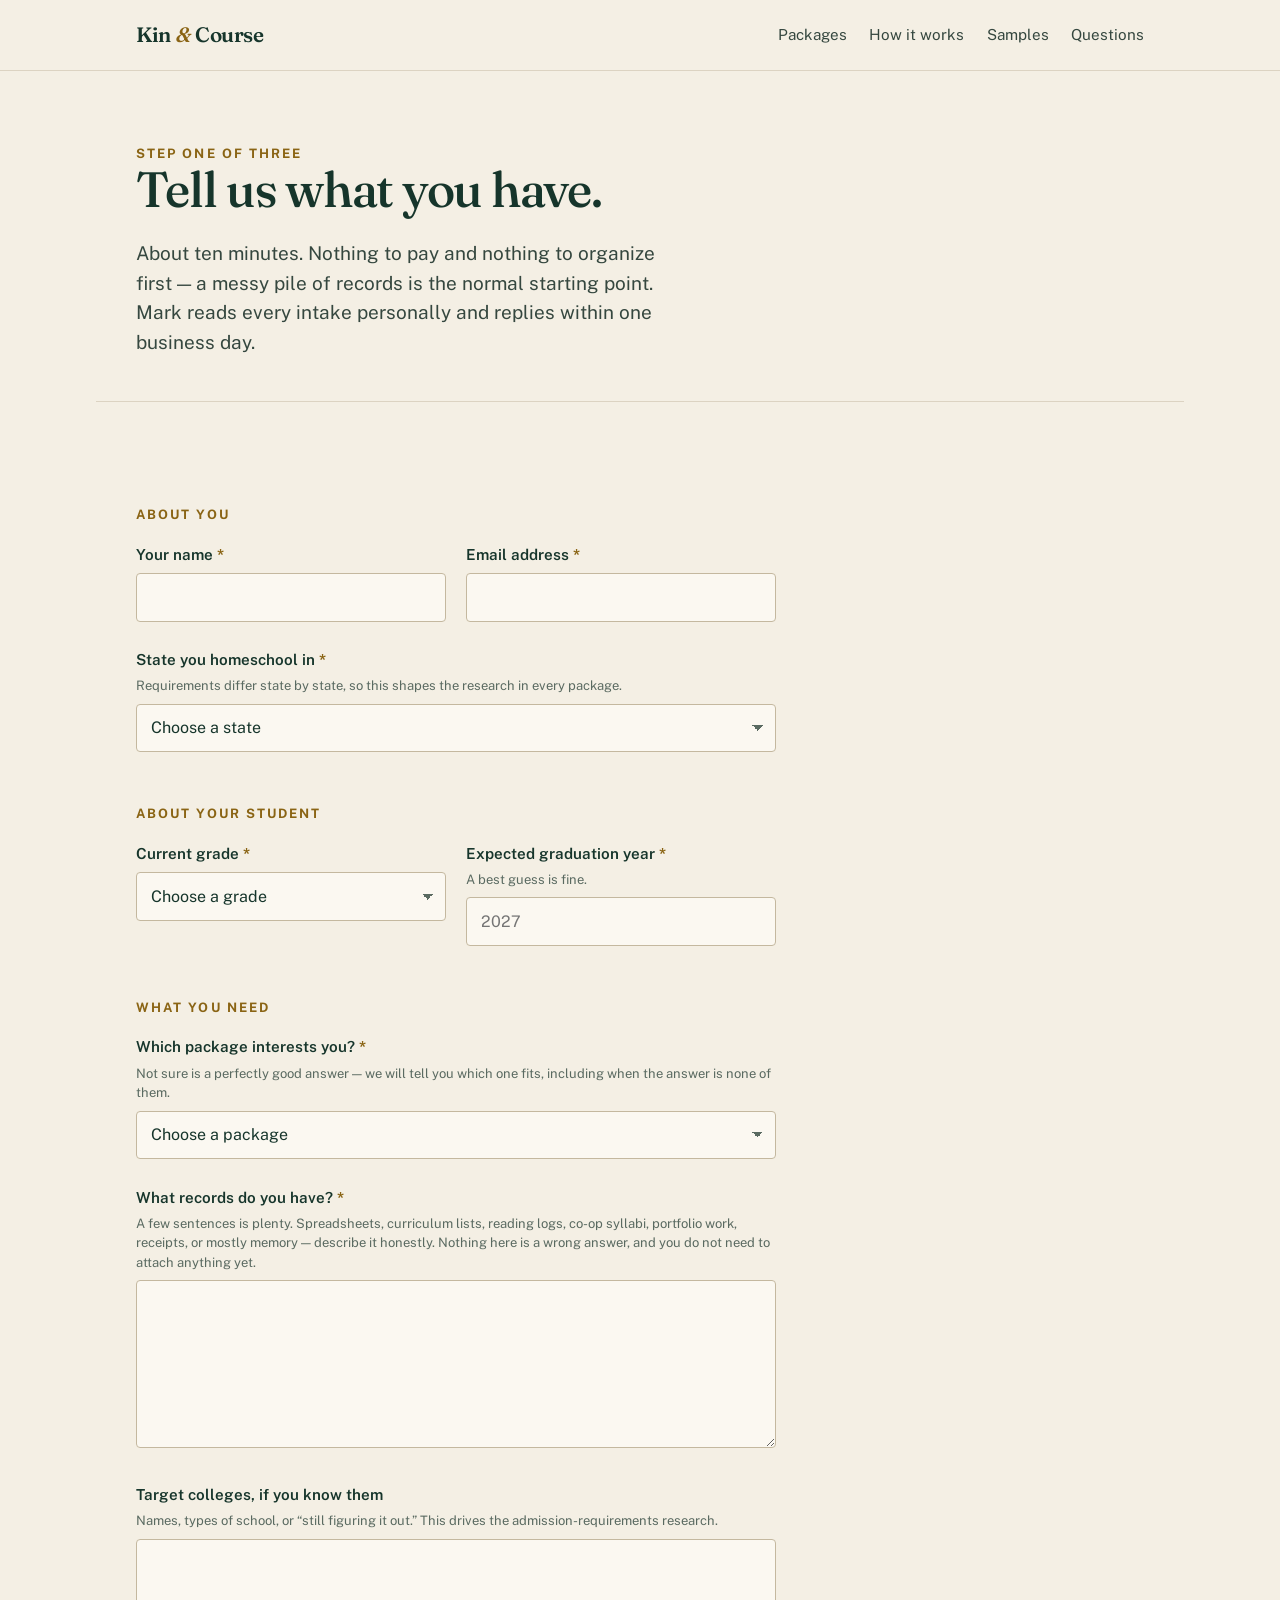
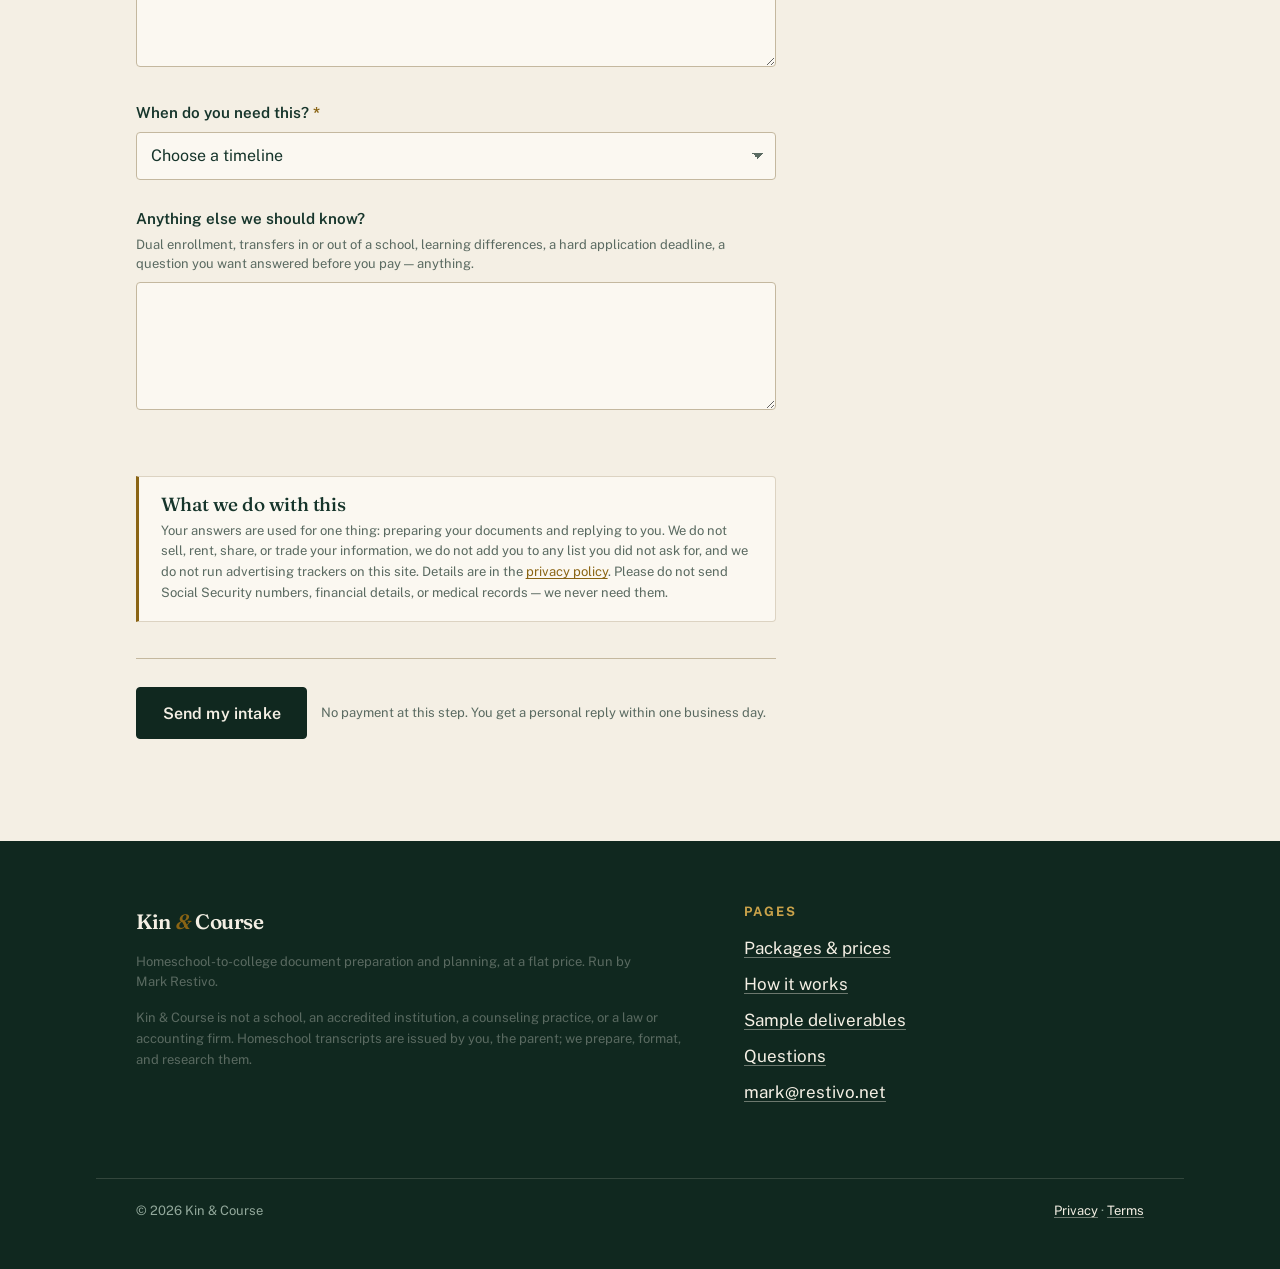
==== intake.html @ 88720814 "Kin & Course site v1: packages, intake, samples, legal pages Co-Authored-By: Claude Fable 5 <noreply" ====
<!DOCTYPE html>
<html lang="en">
<head>
<meta charset="utf-8">
<meta name="viewport" content="width=device-width, initial-scale=1">
<title>Start your intake — Kin &amp; Course</title>
<meta name="description" content="Tell us about your student, your state, and the records you have. Mark replies personally within one business day. No payment at this step.">
<link rel="canonical" href="https://kinandcourse.com/intake.html">
<meta name="robots" content="noindex">
<meta name="theme-color" content="#10281f">
<link rel="icon" href="data:image/svg+xml,%3Csvg xmlns='http://www.w3.org/2000/svg' viewBox='0 0 32 32'%3E%3Crect width='32' height='32' rx='5' fill='%2310281f'/%3E%3Cg fill='%23c9a24a'%3E%3Crect x='8' y='9' width='16' height='2.5'/%3E%3Crect x='8' y='15' width='16' height='2'/%3E%3Crect x='8' y='20' width='10' height='2'/%3E%3C/g%3E%3C/svg%3E">
<link rel="preconnect" href="https://fonts.googleapis.com">
<link rel="preconnect" href="https://fonts.gstatic.com" crossorigin>
<link href="https://fonts.googleapis.com/css2?family=Fraunces:opsz,wght@9..144,400..700&family=Public+Sans:wght@400;500;600;700&display=swap" rel="stylesheet">
<link rel="stylesheet" href="styles.css">
</head>
<body>

<a class="skip-link" href="#main">Skip to content</a>

<header class="masthead">
  <div class="shell masthead__inner">
    <a class="wordmark" href="index.html">Kin <span class="amp">&amp;</span> Course</a>
    <nav aria-label="Primary">
      <a href="index.html#packages">Packages</a>
      <a href="index.html#how">How it works</a>
      <a href="samples.html">Samples</a>
      <a href="index.html#faq">Questions</a>
    </nav>
  </div>
</header>

<main id="main">

  <div class="shell page-head">
    <p class="eyebrow">Step one of three</p>
    <h1>Tell us what you have.</h1>
    <p class="lede">About ten minutes. Nothing to pay and nothing to organize first &mdash; a messy pile of records is the normal starting point. Mark reads every intake personally and replies within one business day.</p>
  </div>

  <section class="band">
    <div class="shell">

      <form class="form" action="https://formsubmit.co/mark@restivo.net" method="POST">

        <!-- FormSubmit configuration -->
        <input type="hidden" name="_subject" value="Kin &amp; Course intake">
        <input type="hidden" name="_next" value="https://kinandcourse.com/thanks.html">
        <input type="hidden" name="_template" value="table">
        <!-- Honeypot: people never see this; bots fill it in and the message is dropped. -->
        <div class="hp" aria-hidden="true">
          <label for="_honey">Leave this field empty</label>
          <input type="text" id="_honey" name="_honey" tabindex="-1" autocomplete="off">
        </div>

        <fieldset>
          <legend class="eyebrow">About you</legend>

          <div class="form__group">
            <div class="field">
              <label for="parent-name">Your name <span class="req" aria-hidden="true">*</span></label>
              <input type="text" id="parent-name" name="Parent name" autocomplete="name" required>
            </div>

            <div class="field">
              <label for="email">Email address <span class="req" aria-hidden="true">*</span></label>
              <input type="email" id="email" name="Email" autocomplete="email" required>
            </div>
          </div>

          <div class="field">
            <label for="state">State you homeschool in <span class="req" aria-hidden="true">*</span></label>
            <span class="field__hint" id="state-hint">Requirements differ state by state, so this shapes the research in every package.</span>
            <select id="state" name="State" aria-describedby="state-hint" required>
              <option value="">Choose a state</option>
              <option>Alabama</option>
              <option>Alaska</option>
              <option>Arizona</option>
              <option>Arkansas</option>
              <option>California</option>
              <option>Colorado</option>
              <option>Connecticut</option>
              <option>Delaware</option>
              <option>District of Columbia</option>
              <option>Florida</option>
              <option>Georgia</option>
              <option>Hawaii</option>
              <option>Idaho</option>
              <option>Illinois</option>
              <option>Indiana</option>
              <option>Iowa</option>
              <option>Kansas</option>
              <option>Kentucky</option>
              <option>Louisiana</option>
              <option>Maine</option>
              <option>Maryland</option>
              <option>Massachusetts</option>
              <option>Michigan</option>
              <option>Minnesota</option>
              <option>Mississippi</option>
              <option>Missouri</option>
              <option>Montana</option>
              <option>Nebraska</option>
              <option>Nevada</option>
              <option>New Hampshire</option>
              <option>New Jersey</option>
              <option>New Mexico</option>
              <option>New York</option>
              <option>North Carolina</option>
              <option>North Dakota</option>
              <option>Ohio</option>
              <option>Oklahoma</option>
              <option>Oregon</option>
              <option>Pennsylvania</option>
              <option>Rhode Island</option>
              <option>South Carolina</option>
              <option>South Dakota</option>
              <option>Tennessee</option>
              <option>Texas</option>
              <option>Utah</option>
              <option>Vermont</option>
              <option>Virginia</option>
              <option>Washington</option>
              <option>West Virginia</option>
              <option>Wisconsin</option>
              <option>Wyoming</option>
              <option>Outside the United States</option>
            </select>
          </div>
        </fieldset>

        <fieldset>
          <legend class="eyebrow">About your student</legend>

          <div class="form__group">
            <div class="field">
              <label for="grade">Current grade <span class="req" aria-hidden="true">*</span></label>
              <select id="grade" name="Current grade" required>
                <option value="">Choose a grade</option>
                <option>8th grade or earlier</option>
                <option>9th grade</option>
                <option>10th grade</option>
                <option>11th grade</option>
                <option>12th grade</option>
                <option>Already graduated</option>
              </select>
            </div>

            <div class="field">
              <label for="grad-year">Expected graduation year <span class="req" aria-hidden="true">*</span></label>
              <span class="field__hint" id="grad-hint">A best guess is fine.</span>
              <input type="number" id="grad-year" name="Expected graduation year" min="2015" max="2040" step="1" inputmode="numeric" placeholder="2027" aria-describedby="grad-hint" required>
            </div>
          </div>
        </fieldset>

        <fieldset>
          <legend class="eyebrow">What you need</legend>

          <div class="field">
            <label for="package">Which package interests you? <span class="req" aria-hidden="true">*</span></label>
            <span class="field__hint" id="package-hint">Not sure is a perfectly good answer &mdash; we will tell you which one fits, including when the answer is none of them.</span>
            <select id="package" name="Package of interest" aria-describedby="package-hint" required>
              <option value="">Choose a package</option>
              <option>Transcript Build &#8212; $249</option>
              <option>Course-of-Study Plan &#8212; $449</option>
              <option>Applicant Package &#8212; $899</option>
              <option>Not sure yet &#8212; help me choose</option>
            </select>
          </div>

          <div class="field">
            <label for="records">What records do you have? <span class="req" aria-hidden="true">*</span></label>
            <span class="field__hint" id="records-hint">A few sentences is plenty. Spreadsheets, curriculum lists, reading logs, co-op syllabi, portfolio work, receipts, or mostly memory &mdash; describe it honestly. Nothing here is a wrong answer, and you do not need to attach anything yet.</span>
            <textarea id="records" name="Records on hand" rows="6" aria-describedby="records-hint" required></textarea>
          </div>

          <div class="field">
            <label for="colleges">Target colleges, if you know them</label>
            <span class="field__hint" id="colleges-hint">Names, types of school, or &#8220;still figuring it out.&#8221; This drives the admission-requirements research.</span>
            <textarea id="colleges" name="Target colleges" rows="3" aria-describedby="colleges-hint"></textarea>
          </div>

          <div class="field">
            <label for="timeline">When do you need this? <span class="req" aria-hidden="true">*</span></label>
            <select id="timeline" name="Timeline" required>
              <option value="">Choose a timeline</option>
              <option>As soon as possible &#8212; I have a deadline</option>
              <option>Within a month</option>
              <option>Within three months</option>
              <option>Sometime this school year</option>
              <option>Just planning ahead</option>
            </select>
          </div>

          <div class="field">
            <label for="notes">Anything else we should know?</label>
            <span class="field__hint" id="notes-hint">Dual enrollment, transfers in or out of a school, learning differences, a hard application deadline, a question you want answered before you pay &mdash; anything.</span>
            <textarea id="notes" name="Anything else" rows="4" aria-describedby="notes-hint"></textarea>
          </div>
        </fieldset>

        <div class="note">
          <h3>What we do with this</h3>
          <p class="fineprint">Your answers are used for one thing: preparing your documents and replying to you. We do not sell, rent, share, or trade your information, we do not add you to any list you did not ask for, and we do not run advertising trackers on this site. Details are in the <a href="privacy.html">privacy policy</a>. Please do not send Social Security numbers, financial details, or medical records &mdash; we never need them.</p>
        </div>

        <div class="form__actions">
          <div class="stack-cta">
            <button class="btn" type="submit">Send my intake</button>
            <p class="fineprint u-flush">No payment at this step. You get a personal reply within one business day.</p>
          </div>
        </div>

      </form>

    </div>
  </section>

</main>

<footer class="footer">
  <div class="shell footer__inner">
    <div>
      <a class="wordmark" href="index.html">Kin <span class="amp">&amp;</span> Course</a>
      <p class="fineprint">Homeschool-to-college document preparation and planning, at a flat price. Run by Mark Restivo.</p>
      <p class="fineprint">Kin &amp; Course is not a school, an accredited institution, a counseling practice, or a law or accounting firm. Homeschool transcripts are issued by you, the parent; we prepare, format, and research them.</p>
    </div>
    <div>
      <h2>Pages</h2>
      <ul>
        <li><a href="index.html#packages">Packages &amp; prices</a></li>
        <li><a href="index.html#how">How it works</a></li>
        <li><a href="samples.html">Sample deliverables</a></li>
        <li><a href="index.html#faq">Questions</a></li>
        <li><a href="mailto:mark@restivo.net">mark@restivo.net</a></li>
      </ul>
    </div>
  </div>
  <div class="shell footer__legal">
    <p>&#169; 2026 Kin &amp; Course</p>
    <p><a href="privacy.html">Privacy</a> &#183; <a href="terms.html">Terms</a></p>
  </div>
</footer>

</body>
</html>
---- styles.css ----
/* ==========================================================================
   Kin & Course — kinandcourse.com
   One stylesheet. No framework, no build step.

   Direction: a well-set record book. Warm paper, evergreen ink, brass rules.
   Display face: Fraunces (bookish, hand-set warmth).
   Body/UI face: Public Sans (humanist, the face of clear official forms).
   Signature device: course-catalog leader dots (.spec) carrying package scope.
   ========================================================================== */

/* --------------------------------------------------------------- 1. Tokens */

:root {
  /* Color */
  --paper:       #f4efe4;
  --paper-2:     #fbf8f1;
  --paper-3:     #efe8d9;
  --ink:         #16352b;
  --ink-body:    #35473f;
  --ink-soft:    #5a6a61;
  --brass:       #8a6414;
  --brass-soft:  #c9a24a;
  --rule:        #dcd3c2;
  --rule-strong: #c4b89f;
  --green-deep:  #10281f;

  /* Type */
  --display: "Fraunces", "Iowan Old Style", "Palatino Linotype", Palatino, Georgia, serif;
  --sans: "Public Sans", -apple-system, BlinkMacSystemFont, "Segoe UI", Roboto, Helvetica, Arial, sans-serif;

  --step--1: 0.8125rem;
  --step-0:  1.0625rem;
  --step-1:  1.1875rem;
  --step-2:  clamp(1.35rem, 1.2rem + 0.7vw, 1.6rem);
  --step-3:  clamp(1.75rem, 1.45rem + 1.4vw, 2.35rem);
  --step-4:  clamp(2.1rem, 1.6rem + 2.4vw, 3.1rem);
  --step-5:  clamp(2.6rem, 1.75rem + 3.9vw, 4.35rem);

  /* Space */
  --gutter: clamp(1.25rem, 4vw, 2.5rem);
  --section: clamp(3.75rem, 8vw, 7rem);
  --measure: 36rem;
  --shell: 68rem;

  --radius: 4px;
}

/* ------------------------------------------------------------- 2. Baseline */

*, *::before, *::after { box-sizing: border-box; }

html { -webkit-text-size-adjust: 100%; scroll-behavior: smooth; }

body {
  margin: 0;
  background: var(--paper);
  color: var(--ink-body);
  font-family: var(--sans);
  font-size: var(--step-0);
  line-height: 1.65;
  font-synthesis-weight: none;
  -webkit-font-smoothing: antialiased;
}

h1, h2, h3, h4 {
  font-family: var(--display);
  font-optical-sizing: auto;
  color: var(--ink);
  font-weight: 500;
  line-height: 1.1;
  letter-spacing: -0.015em;
  margin: 0 0 0.5em;
  text-wrap: balance;
}

h1 { font-size: var(--step-5); line-height: 1.02; letter-spacing: -0.025em; }
h2 { font-size: var(--step-4); }
h3 { font-size: var(--step-2); letter-spacing: -0.01em; }
h4 { font-size: var(--step-1); font-weight: 600; letter-spacing: 0; }

p, ul, ol, dl { margin: 0 0 1.15em; }
p { text-wrap: pretty; }
li { margin-bottom: 0.4em; }

a { color: var(--brass); text-underline-offset: 0.18em; text-decoration-thickness: 1px; }
a:hover { color: var(--ink); }

strong { font-weight: 600; color: var(--ink); }

img, svg { max-width: 100%; height: auto; }

hr {
  border: 0;
  border-top: 1px solid var(--rule);
  margin: 2.5rem 0;
}

:focus-visible {
  outline: 2px solid var(--brass);
  outline-offset: 3px;
  border-radius: 2px;
}

::selection { background: var(--brass-soft); color: var(--green-deep); }

/* --------------------------------------------------------------- 3. Layout */

.shell {
  width: 100%;
  max-width: var(--shell);
  margin-inline: auto;
  padding-inline: var(--gutter);
}

.shell--narrow { max-width: 46rem; }

.band { padding-block: var(--section); }
.band--tint { background: var(--paper-2); border-block: 1px solid var(--rule); }
.band--deep { background: var(--green-deep); color: var(--paper); }
.band--deep h2, .band--deep h3 { color: var(--paper); }
.band--tight { padding-block: clamp(2.5rem, 5vw, 4rem); }

.prose { max-width: var(--measure); }
.prose--wide { max-width: 44rem; }

.sr-only {
  position: absolute;
  width: 1px; height: 1px;
  padding: 0; margin: -1px;
  overflow: hidden;
  clip-path: inset(50%);
  white-space: nowrap;
}

.skip-link {
  position: absolute;
  left: 0.5rem; top: -4rem;
  z-index: 20;
  background: var(--green-deep);
  color: var(--paper);
  padding: 0.6rem 1rem;
  border-radius: var(--radius);
  text-decoration: none;
  transition: top 0.15s ease;
}
.skip-link:focus { top: 0.5rem; color: var(--paper); }

/* --------------------------------------------- 4. Eyebrows, rules, letters */

.eyebrow {
  font-family: var(--sans);
  font-size: var(--step--1);
  font-weight: 700;
  letter-spacing: 0.16em;
  text-transform: uppercase;
  color: var(--brass);
  margin: 0 0 1rem;
}
.band--deep .eyebrow { color: var(--brass-soft); }

.section-head { margin-bottom: clamp(2rem, 4vw, 3.25rem); }
.section-head p { max-width: var(--measure); font-size: var(--step-1); color: var(--ink-body); }

.lede {
  font-size: var(--step-1);
  line-height: 1.55;
  color: var(--ink-body);
}

.fineprint {
  font-size: var(--step--1);
  line-height: 1.6;
  color: var(--ink-soft);
}
.band--deep .fineprint { color: #a9bcb1; }
.band--deep .lede { color: #dfe9e2; }

/* The recurring rule motif: a short brass mark above a block. */
.mark::before {
  content: "";
  display: block;
  width: 2.25rem;
  height: 2px;
  background: var(--brass);
  margin-bottom: 1.5rem;
}
.band--deep .mark::before { background: var(--brass-soft); }

/* --------------------------------------------------------------- 5. Header */

.masthead {
  border-bottom: 1px solid var(--rule);
  background: var(--paper);
}

.masthead__inner {
  display: flex;
  flex-wrap: wrap;
  align-items: center;
  gap: 0.75rem 1.75rem;
  padding-block: 1.1rem;
}

.wordmark {
  font-family: var(--display);
  font-size: 1.3rem;
  font-weight: 600;
  letter-spacing: -0.02em;
  color: var(--ink);
  text-decoration: none;
  margin-right: auto;
  white-space: nowrap;
}
.wordmark:hover { color: var(--brass); }
.wordmark .amp { color: var(--brass); font-style: italic; padding-inline: 0.06em; }

.masthead nav {
  display: flex;
  flex-wrap: wrap;
  align-items: center;
  gap: 0.5rem 1.4rem;
  font-size: 0.95rem;
}
.masthead nav a {
  color: var(--ink-body);
  text-decoration: none;
  padding-block: 0.2rem;
  border-bottom: 1px solid transparent;
}
.masthead nav a:hover { color: var(--ink); border-bottom-color: var(--brass); }

/* ---------------------------------------------------------------- 6. Buttons */

.btn {
  display: inline-block;
  font-family: var(--sans);
  font-size: 1rem;
  font-weight: 600;
  line-height: 1.2;
  letter-spacing: 0.01em;
  padding: 0.95rem 1.6rem;
  border: 1px solid var(--green-deep);
  border-radius: var(--radius);
  background: var(--green-deep);
  color: var(--paper);
  text-decoration: none;
  cursor: pointer;
  transition: background-color 0.15s ease, color 0.15s ease, transform 0.15s ease;
}
.btn:hover { background: var(--ink); color: var(--paper); transform: translateY(-1px); }
.btn:active { transform: none; }

.btn--ghost {
  background: transparent;
  color: var(--ink);
  border-color: var(--rule-strong);
}
.btn--ghost:hover { background: var(--paper-3); color: var(--ink); border-color: var(--ink); }

.btn--light {
  background: var(--paper);
  color: var(--green-deep);
  border-color: var(--paper);
}
.btn--light:hover { background: var(--brass-soft); color: var(--green-deep); }

.btn-row {
  display: flex;
  flex-wrap: wrap;
  gap: 0.85rem;
  align-items: center;
  margin-bottom: 1.5rem;
}

/* ------------------------------------------------------------------ 7. Hero */

.hero { padding-block: clamp(3rem, 7vw, 5.5rem) clamp(3.5rem, 7vw, 6rem); }

.hero__grid {
  display: grid;
  gap: clamp(2.5rem, 5vw, 4rem);
  align-items: start;
}

/* Grid items default to min-width:auto, so a wide child (the transcript
   table's min-width) would push the track past the viewport instead of
   scrolling inside .record__scroll. Let the tracks shrink. */
.hero__grid > * { min-width: 0; }

@media (min-width: 60rem) {
  .hero__grid { grid-template-columns: minmax(0, 1.05fr) minmax(0, 0.95fr); gap: 4.5rem; }
}

.hero h1 { margin-bottom: 0.35em; }
.hero__lede { font-size: clamp(1.1rem, 1rem + 0.5vw, 1.3rem); line-height: 1.5; max-width: 32rem; }

.hero__note {
  border-left: 2px solid var(--brass);
  padding-left: 1rem;
  margin: 0;
  max-width: 32rem;
}

/* ------------------------------------------- 8. Signature: the record sheet */

.record { margin: 0; }

.record__sheet {
  position: relative;
  background: var(--paper-2);
  border: 1px solid var(--rule-strong);
  border-radius: 2px;
  padding: clamp(1.25rem, 3vw, 2rem);
  box-shadow: 0 1px 2px rgba(22, 53, 43, 0.06), 0 12px 28px -18px rgba(22, 53, 43, 0.4);
}

/* Suggestion of further sheets beneath — the stack of paperwork. */
.record__sheet::after {
  content: "";
  position: absolute;
  inset: auto -7px -7px 7px;
  height: 7px;
  border: 1px solid var(--rule);
  border-top: 0;
  border-radius: 0 0 2px 2px;
  background: var(--paper-3);
  z-index: -1;
}

.record__head {
  display: flex;
  flex-wrap: wrap;
  justify-content: space-between;
  align-items: flex-start;
  gap: 0.5rem 1rem;
  padding-bottom: 0.9rem;
  border-bottom: 2px solid var(--ink);
}

.record__title {
  font-family: var(--display);
  font-size: 1.05rem;
  font-weight: 600;
  color: var(--ink);
  margin: 0;
  letter-spacing: -0.01em;
}

.record__seal {
  font-family: var(--sans);
  font-size: 0.625rem;
  font-weight: 700;
  letter-spacing: 0.14em;
  text-transform: uppercase;
  color: var(--brass);
  border: 1px solid var(--brass-soft);
  border-radius: 999px;
  padding: 0.3rem 0.7rem;
  white-space: nowrap;
}

.record__facts {
  display: grid;
  grid-template-columns: repeat(auto-fit, minmax(7rem, 1fr));
  gap: 0.35rem 1.25rem;
  margin: 0.9rem 0 1.15rem;
  font-size: var(--step--1);
}
.record__facts dt {
  font-weight: 700;
  letter-spacing: 0.1em;
  text-transform: uppercase;
  font-size: 0.625rem;
  color: var(--ink-soft);
}
.record__facts dd {
  margin: 0 0 0.35rem;
  color: var(--ink);
  font-variant-numeric: tabular-nums;
}

.record__scroll { overflow-x: auto; }

.record__table {
  width: 100%;
  min-width: 18rem; /* fits a 375px screen without hiding a column */
  border-collapse: collapse;
  font-size: var(--step--1);
  font-variant-numeric: tabular-nums;
}
.record__table th,
.record__table td {
  text-align: left;
  padding: 0.42rem 0.5rem 0.42rem 0;
  border-bottom: 1px solid var(--rule);
}
.record__table thead th {
  font-size: 0.625rem;
  font-weight: 700;
  letter-spacing: 0.11em;
  text-transform: uppercase;
  color: var(--ink-soft);
  border-bottom-color: var(--rule-strong);
}
.record__table td { color: var(--ink-body); }
.record__table .num { text-align: right; padding-right: 0; width: 4.5rem; }
.record__table tbody tr:last-child td { border-bottom: 0; }

.record__table tfoot td {
  border-top: 2px solid var(--ink);
  border-bottom: 0;
  padding-top: 0.6rem;
  font-weight: 700;
  color: var(--ink);
}

.record__sign {
  margin: 1.1rem 0 0;
  padding-top: 0.9rem;
  border-top: 1px dashed var(--rule-strong);
  font-size: var(--step--1);
  color: var(--ink-soft);
  line-height: 1.5;
}
.record__sign strong { color: var(--ink); }

.record figcaption {
  margin-top: 1.1rem;
  font-size: var(--step--1);
  color: var(--ink-soft);
  line-height: 1.5;
}

/* ------------------------------------- 9. Leader-dot spec list (the device) */

.spec-list {
  list-style: none;
  margin: 0 0 1.5rem;
  padding: 0;
}

.spec {
  display: flex;
  align-items: baseline;
  gap: 0.4rem;
  margin: 0;
  padding: 0.42rem 0;
  font-size: 0.95rem;
  line-height: 1.35;
  color: var(--ink);
}

.spec__dots {
  flex: 1 1 1.5rem;
  min-width: 1.25rem;
  border-bottom: 1px dotted var(--rule-strong);
  transform: translateY(-0.25em);
}

.spec__val {
  flex: none;
  color: var(--brass);
  font-weight: 700;
}

.spec--off { color: var(--ink-soft); }
.spec--off .spec__val { color: var(--rule-strong); }
.spec--off .spec__dots { border-bottom-color: var(--rule); }

/* -------------------------------------------------------------- 10. Cards */

.cards {
  display: grid;
  gap: 1.5rem;
}

@media (min-width: 52rem) {
  .cards { grid-template-columns: repeat(3, 1fr); gap: 1.25rem; }
}

.card {
  display: flex;
  flex-direction: column;
  background: var(--paper-2);
  border: 1px solid var(--rule-strong);
  border-radius: var(--radius);
  padding: clamp(1.5rem, 3vw, 2rem);
}

.card__index {
  font-size: 0.625rem;
  font-weight: 700;
  letter-spacing: 0.16em;
  text-transform: uppercase;
  color: var(--ink-soft);
  margin: 0 0 0.75rem;
}

.card h3 { margin-bottom: 0.6rem; }

.card__price {
  font-family: var(--display);
  font-size: var(--step-3);
  font-weight: 600;
  color: var(--ink);
  line-height: 1;
  font-variant-numeric: tabular-nums;
  display: flex;
  align-items: baseline;
  gap: 0.5rem;
  margin: 0 0 0.25rem;
}
.card__price span {
  font-family: var(--sans);
  font-size: var(--step--1);
  font-weight: 600;
  letter-spacing: 0.1em;
  text-transform: uppercase;
  color: var(--ink-soft);
}

.card__turn {
  font-size: var(--step--1);
  color: var(--ink-soft);
  margin: 0 0 1.25rem;
  padding-bottom: 1.25rem;
  border-bottom: 1px solid var(--rule);
}

.card__blurb { font-size: 0.95rem; margin-bottom: 1.25rem; }

.card .spec-list { margin-top: auto; }

.card__cta { margin-top: 1rem; }
.card__cta .btn { display: block; text-align: center; }

/* ------------------------------------------------------------- 11. Steps */

.steps {
  list-style: none;
  counter-reset: step;
  margin: 0;
  padding: 0;
  display: grid;
  gap: 2rem;
}

@media (min-width: 52rem) {
  .steps { grid-template-columns: repeat(3, 1fr); gap: 2.5rem; }
}

.steps li {
  counter-increment: step;
  margin: 0;
  padding-top: 1.25rem;
  border-top: 2px solid var(--ink);
}
.steps li::before {
  content: counter(step, decimal-leading-zero);
  display: block;
  font-family: var(--display);
  font-size: 1.5rem;
  font-weight: 600;
  color: var(--brass);
  line-height: 1;
  margin-bottom: 0.75rem;
}
.steps h3 { font-size: var(--step-1); margin-bottom: 0.4rem; }
.steps p { font-size: 0.95rem; margin: 0; }

/* -------------------------------------------------------------- 12. Notes */

.note {
  background: var(--paper-2);
  border: 1px solid var(--rule);
  border-left: 3px solid var(--brass);
  border-radius: 0 var(--radius) var(--radius) 0;
  padding: 1.1rem 1.35rem;
  margin: 2rem 0 0;
  max-width: 44rem;
}
.note p:last-child { margin-bottom: 0; }
.note h3 { font-size: var(--step-1); margin-bottom: 0.35rem; }

/* ---------------------------------------------------------------- 13. FAQ */

.faq { max-width: 46rem; }

.faq details {
  border-top: 1px solid var(--rule-strong);
  padding: 0.35rem 0;
}
.faq details:last-of-type { border-bottom: 1px solid var(--rule-strong); }

.faq summary {
  cursor: pointer;
  list-style: none;
  display: flex;
  align-items: baseline;
  gap: 1rem;
  padding: 1rem 0;
  font-family: var(--display);
  font-size: var(--step-1);
  font-weight: 600;
  color: var(--ink);
  letter-spacing: -0.01em;
}
.faq summary::-webkit-details-marker { display: none; }

.faq summary::after {
  content: "+";
  margin-left: auto;
  flex: none;
  font-family: var(--sans);
  font-size: 1.35rem;
  font-weight: 400;
  line-height: 1;
  color: var(--brass);
}
.faq details[open] summary::after { content: "\2013"; }

.faq summary:hover { color: var(--brass); }

.faq .faq__body {
  padding-bottom: 1.1rem;
  max-width: var(--measure);
}
.faq .faq__body p:last-child { margin-bottom: 0; }

/* --------------------------------------------------------------- 14. Forms */

.form { max-width: 40rem; }

.field { margin-bottom: 1.6rem; }

.field > label,
.field > .field__legend {
  display: block;
  font-weight: 600;
  font-size: 0.95rem;
  color: var(--ink);
  margin-bottom: 0.4rem;
}

.field__hint {
  display: block;
  font-weight: 400;
  font-size: var(--step--1);
  color: var(--ink-soft);
  margin: -0.15rem 0 0.5rem;
  line-height: 1.5;
}

.req { color: var(--brass); font-weight: 700; }

input[type="text"],
input[type="email"],
input[type="number"],
select,
textarea {
  width: 100%;
  font-family: var(--sans);
  font-size: 1rem;
  line-height: 1.5;
  color: var(--ink);
  background: var(--paper-2);
  border: 1px solid var(--rule-strong);
  border-radius: var(--radius);
  padding: 0.7rem 0.85rem;
  transition: border-color 0.15s ease, box-shadow 0.15s ease;
}

textarea { min-height: 8rem; resize: vertical; }

select {
  appearance: none;
  background-image: linear-gradient(45deg, transparent 50%, var(--ink-soft) 50%),
                    linear-gradient(135deg, var(--ink-soft) 50%, transparent 50%);
  background-position: right 1.05rem center, right 0.75rem center;
  background-size: 6px 6px, 6px 6px;
  background-repeat: no-repeat;
  padding-right: 2.25rem;
}

input:hover, select:hover, textarea:hover { border-color: var(--ink-soft); }

input:focus, select:focus, textarea:focus {
  border-color: var(--brass);
  box-shadow: 0 0 0 3px rgba(201, 162, 74, 0.28);
  outline: none;
}

fieldset {
  border: 0;
  padding: 0;
  margin: 0 0 1.6rem;
}
legend { padding: 0; }

.form__group {
  display: grid;
  gap: 0 1.25rem;
}
@media (min-width: 40rem) {
  .form__group { grid-template-columns: 1fr 1fr; }
}

.form__actions {
  border-top: 1px solid var(--rule-strong);
  padding-top: 1.75rem;
  margin-top: 2.25rem;
}

/* Honeypot — hidden from people, visible to bots. */
.hp {
  position: absolute;
  left: -9999px;
  width: 1px;
  height: 1px;
  overflow: hidden;
}

/* --------------------------------------------------------------- 15. Footer */

.footer { background: var(--green-deep); color: #c2d2c8; }
.footer a { color: var(--paper); text-decoration-color: rgba(244, 239, 228, 0.4); }
.footer a:hover { color: var(--brass-soft); }

.footer__inner {
  padding-block: clamp(2.75rem, 6vw, 4rem);
  display: grid;
  gap: 2rem;
}
@media (min-width: 48rem) {
  .footer__inner { grid-template-columns: minmax(0, 1.4fr) minmax(0, 1fr); gap: 3rem; }
}

.footer .wordmark { color: var(--paper); margin: 0 0 0.75rem; display: inline-block; }
.footer .wordmark:hover { color: var(--brass-soft); }

.footer h2 {
  font-family: var(--sans);
  font-size: var(--step--1);
  font-weight: 700;
  letter-spacing: 0.16em;
  text-transform: uppercase;
  color: var(--brass-soft);
  margin-bottom: 0.9rem;
}

.footer ul { list-style: none; margin: 0; padding: 0; }
.footer li { margin-bottom: 0.5rem; }

.footer__legal {
  border-top: 1px solid rgba(244, 239, 228, 0.15);
  padding-block: 1.35rem 2rem;
  font-size: var(--step--1);
  line-height: 1.6;
  color: #92a89b;
  display: flex;
  flex-wrap: wrap;
  gap: 0.5rem 1.5rem;
  justify-content: space-between;
}

/* --------------------------------------------------------- 16. Page pieces */

.page-head {
  padding-block: clamp(2.75rem, 6vw, 4.5rem) clamp(1.75rem, 4vw, 2.75rem);
  border-bottom: 1px solid var(--rule);
}
.page-head h1 { font-size: var(--step-4); }
.page-head p { max-width: var(--measure); margin-bottom: 0; }

.doc { max-width: 42rem; padding-block: var(--section); }
.doc h2 { font-size: var(--step-2); margin-top: 2.5rem; }
.doc h2:first-of-type { margin-top: 0; }
.doc ul { padding-left: 1.15rem; }

.stack-cta {
  display: flex;
  flex-wrap: wrap;
  gap: 0.85rem;
  align-items: center;
}

.u-flush { margin: 0; }
.u-gap-top { margin-top: 2.5rem; }

.centered { text-align: center; margin-inline: auto; }
.centered .btn-row { justify-content: center; }
.centered .mark::before { margin-inline: auto; }

/* ------------------------------------------------------------- 17. Motion */

@media (prefers-reduced-motion: no-preference) {
  .hero__grid > * {
    animation: rise 0.6s cubic-bezier(0.22, 1, 0.36, 1) both;
  }
  .hero__grid > *:nth-child(2) { animation-delay: 0.12s; }
}

@keyframes rise {
  from { opacity: 0; transform: translateY(12px); }
  to   { opacity: 1; transform: none; }
}

@media (prefers-reduced-motion: reduce) {
  html { scroll-behavior: auto; }
  *, *::before, *::after {
    animation-duration: 0.01ms !important;
    animation-iteration-count: 1 !important;
    transition-duration: 0.01ms !important;
  }
}

/* --------------------------------------------------------------- 18. Print */

@media print {
  .masthead nav, .btn, .skip-link { display: none; }
  body { background: #fff; color: #000; }
  .band--deep, .footer { background: #fff; color: #000; }
}
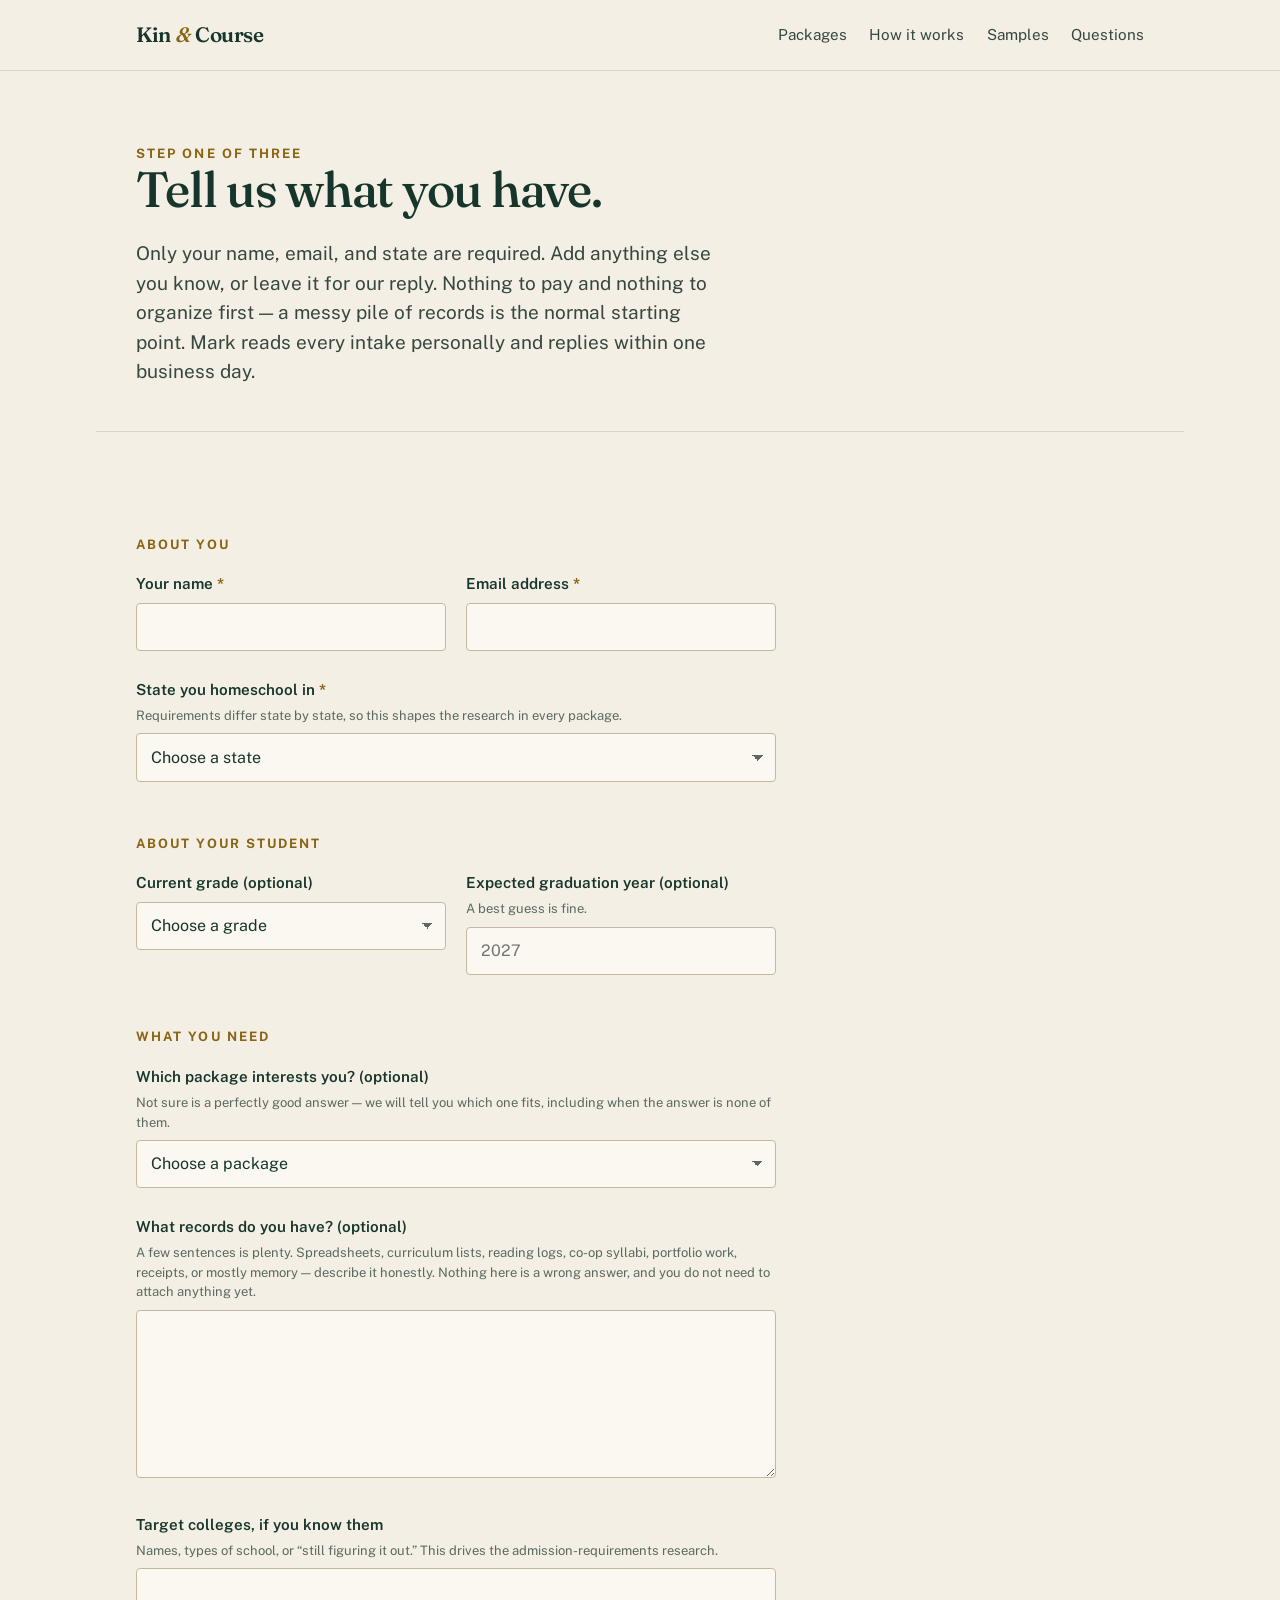
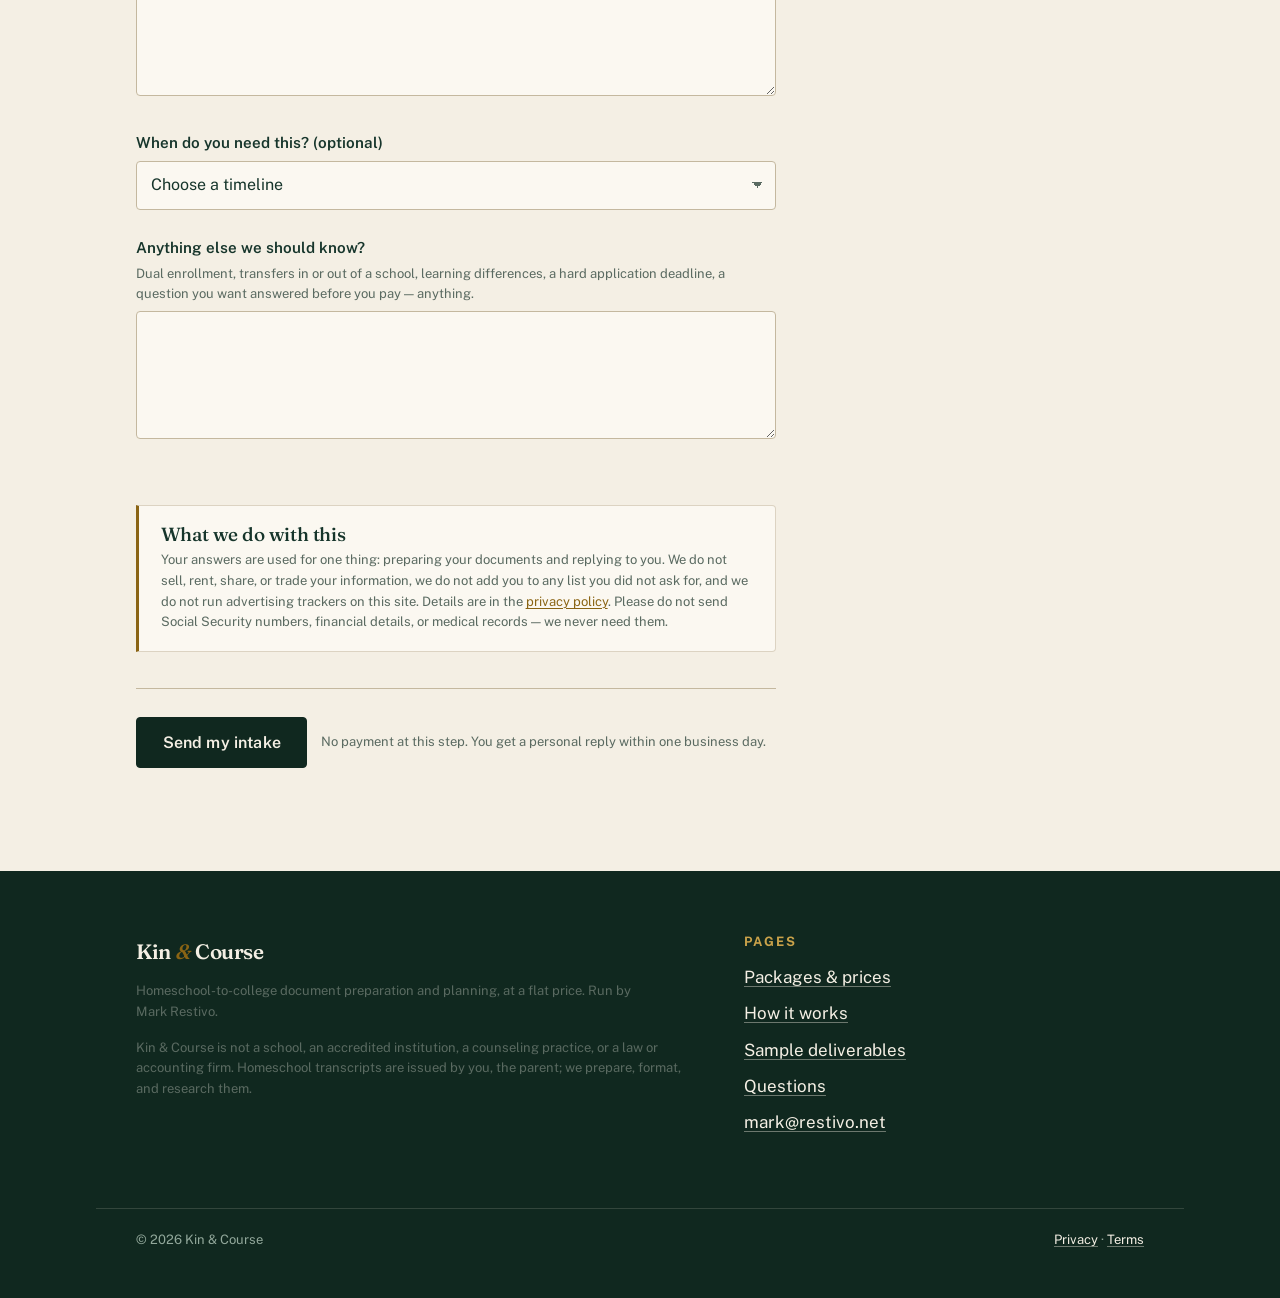
==== commit 573f7d39: "Reduce first-contact intake requirements and expose public sitemap" ====
--- a/intake.html
+++ b/intake.html
@@ -35,7 +35,7 @@
   <div class="shell page-head">
     <p class="eyebrow">Step one of three</p>
     <h1>Tell us what you have.</h1>
-    <p class="lede">About ten minutes. Nothing to pay and nothing to organize first &mdash; a messy pile of records is the normal starting point. Mark reads every intake personally and replies within one business day.</p>
+    <p class="lede">Only your name, email, and state are required. Add anything else you know, or leave it for our reply. Nothing to pay and nothing to organize first &mdash; a messy pile of records is the normal starting point. Mark reads every intake personally and replies within one business day.</p>
   </div>
 
   <section class="band">
@@ -134,8 +134,8 @@
 
           <div class="form__group">
             <div class="field">
-              <label for="grade">Current grade <span class="req" aria-hidden="true">*</span></label>
-              <select id="grade" name="Current grade" required>
+              <label for="grade">Current grade (optional)</label>
+              <select id="grade" name="Current grade">
                 <option value="">Choose a grade</option>
                 <option>8th grade or earlier</option>
                 <option>9th grade</option>
@@ -147,9 +147,9 @@
             </div>
 
             <div class="field">
-              <label for="grad-year">Expected graduation year <span class="req" aria-hidden="true">*</span></label>
+              <label for="grad-year">Expected graduation year (optional)</label>
               <span class="field__hint" id="grad-hint">A best guess is fine.</span>
-              <input type="number" id="grad-year" name="Expected graduation year" min="2015" max="2040" step="1" inputmode="numeric" placeholder="2027" aria-describedby="grad-hint" required>
+              <input type="number" id="grad-year" name="Expected graduation year" min="2015" max="2040" step="1" inputmode="numeric" placeholder="2027" aria-describedby="grad-hint">
             </div>
           </div>
         </fieldset>
@@ -158,9 +158,9 @@
           <legend class="eyebrow">What you need</legend>
 
           <div class="field">
-            <label for="package">Which package interests you? <span class="req" aria-hidden="true">*</span></label>
+            <label for="package">Which package interests you? (optional)</label>
             <span class="field__hint" id="package-hint">Not sure is a perfectly good answer &mdash; we will tell you which one fits, including when the answer is none of them.</span>
-            <select id="package" name="Package of interest" aria-describedby="package-hint" required>
+            <select id="package" name="Package of interest" aria-describedby="package-hint">
               <option value="">Choose a package</option>
               <option>Transcript Build &#8212; $249</option>
               <option>Course-of-Study Plan &#8212; $449</option>
@@ -170,9 +170,9 @@
           </div>
 
           <div class="field">
-            <label for="records">What records do you have? <span class="req" aria-hidden="true">*</span></label>
+            <label for="records">What records do you have? (optional)</label>
             <span class="field__hint" id="records-hint">A few sentences is plenty. Spreadsheets, curriculum lists, reading logs, co-op syllabi, portfolio work, receipts, or mostly memory &mdash; describe it honestly. Nothing here is a wrong answer, and you do not need to attach anything yet.</span>
-            <textarea id="records" name="Records on hand" rows="6" aria-describedby="records-hint" required></textarea>
+            <textarea id="records" name="Records on hand" rows="6" aria-describedby="records-hint"></textarea>
           </div>
 
           <div class="field">
@@ -182,8 +182,8 @@
           </div>
 
           <div class="field">
-            <label for="timeline">When do you need this? <span class="req" aria-hidden="true">*</span></label>
-            <select id="timeline" name="Timeline" required>
+            <label for="timeline">When do you need this? (optional)</label>
+            <select id="timeline" name="Timeline">
               <option value="">Choose a timeline</option>
               <option>As soon as possible &#8212; I have a deadline</option>
               <option>Within a month</option>
